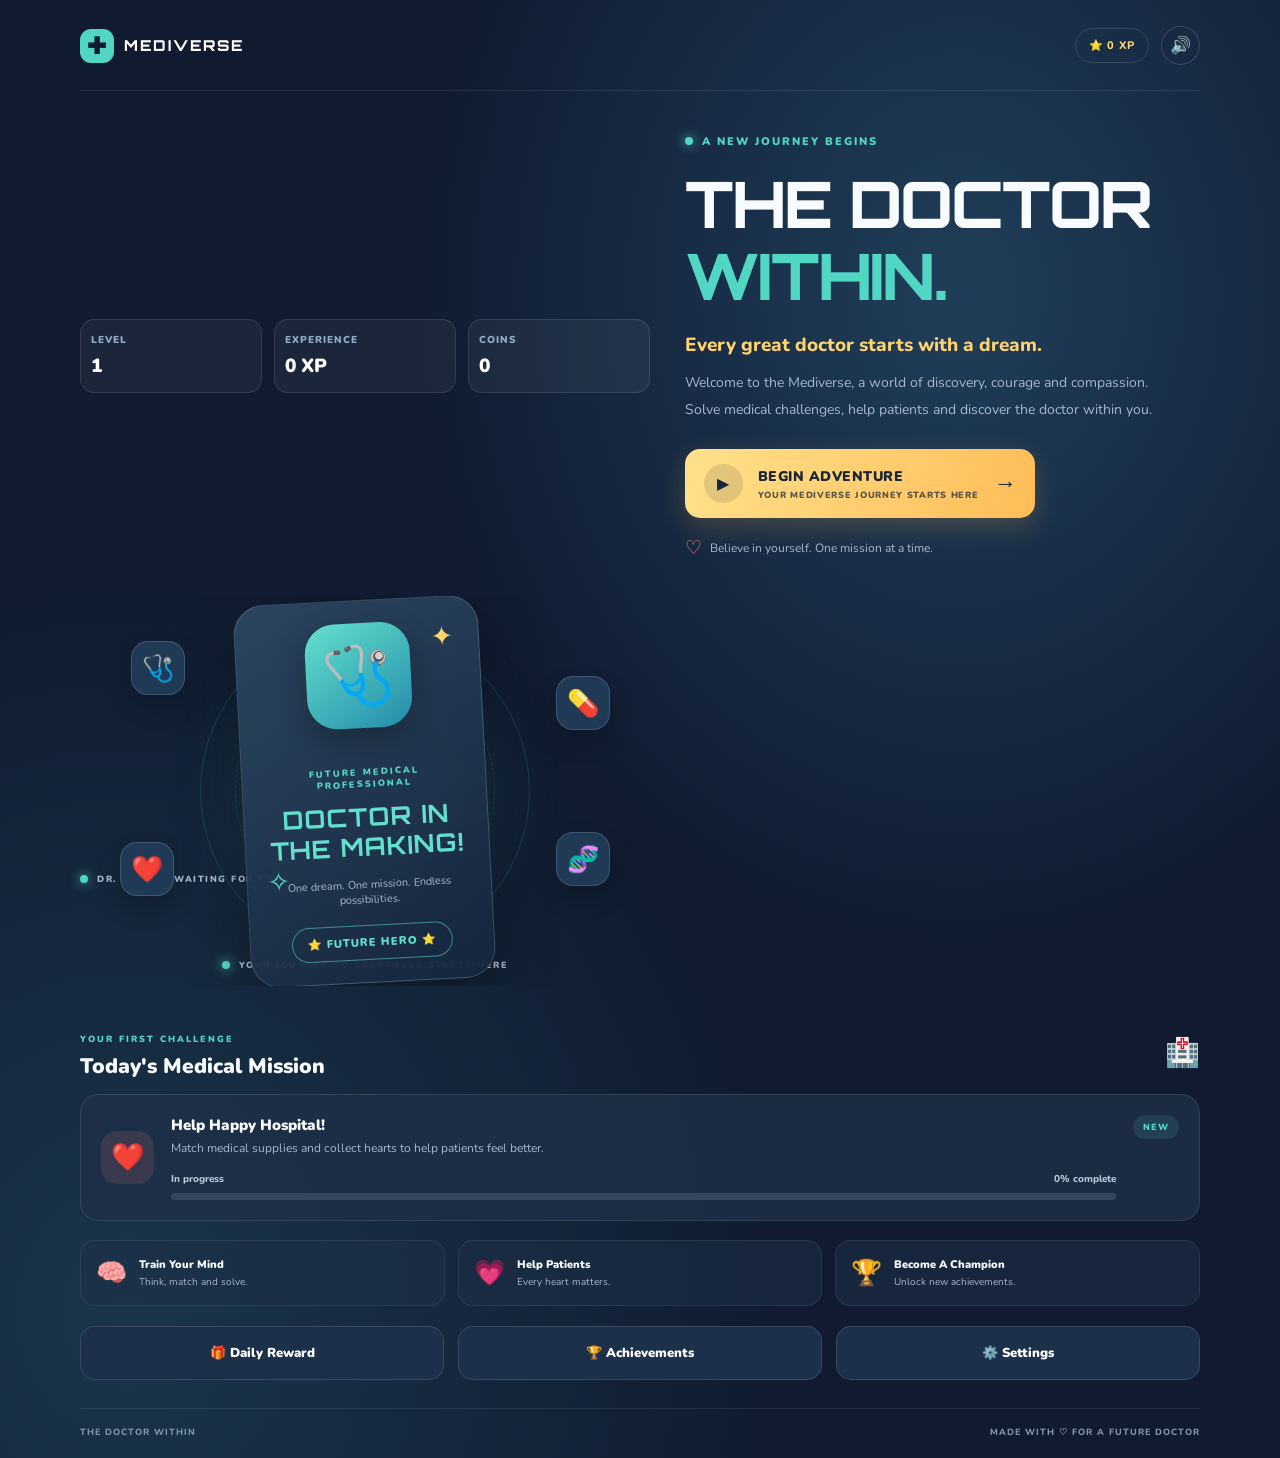
==== welcome.html @ eaa7874d "Publish Dr Afor Medical Match game" ====
<!DOCTYPE html>
<html lang="en">
<head>
  <meta charset="UTF-8">
  <meta name="viewport" content="width=device-width, initial-scale=1.0">
  <meta name="theme-color" content="#101b31">
  <title>The Doctor Within | Mediverse</title>
  <link rel="stylesheet" href="welcome.css">
</head>

<body>
  <main class="welcome-page">

    <header class="topbar">
      <a class="brand" href="welcome.html">
        <span class="brand-icon">✚</span>
        <span>MEDIVERSE</span>
      </a>

      <div class="top-right">
        <div class="xp-pill">
  ⭐ <span id="homeXP">0 XP</span>
</div>
        <button class="sound-button" id="soundButton" aria-label="Toggle sound">🔊</button>
      </div>
    </header>

    <section class="hero">

<div class="player-progress">
  <div class="player-stat">
    <span>LEVEL</span>
    <strong id="homeLevel">1</strong>
  </div>

  <div class="player-stat">
    <span>EXPERIENCE</span>
    <strong id="homeTotalXP">0 XP</strong>
  </div>

  <div class="player-stat">
    <span>COINS</span>
    <strong id="homeCoins">0</strong>
  </div>
</div>

      <div class="hero-copy">
        <div class="welcome-tag">
          <span class="pulse-dot"></span>
          A NEW JOURNEY BEGINS
        </div>

        <h1>
          THE DOCTOR
          <span>WITHIN.</span>
        </h1>

        <p class="hero-subtitle">
          Every great doctor starts with a dream.
        </p>

        <p class="hero-description">
          Welcome to the Mediverse, a world of discovery,
          courage and compassion. Solve medical challenges,
          help patients and discover the doctor within you.
        </p>

        <a href="match.html" class="begin-button">
          <span class="play-icon">▶</span>
          <span>
            <strong>BEGIN ADVENTURE</strong>
            <small>YOUR MEDIVERSE JOURNEY STARTS HERE</small>
          </span>
          <span class="button-arrow">→</span>
        </a>

        <div class="hero-footnote">
          <span>♡</span>
          Believe in yourself. One mission at a time.
        </div>
      </div>

      <div class="hero-art">
        <div class="orbit orbit-one"></div>
        <div class="orbit orbit-two"></div>

        <div class="floating-icon icon-one">🩺</div>
        <div class="floating-icon icon-two">💊</div>
        <div class="floating-icon icon-three">❤️</div>
        <div class="floating-icon icon-four">🧬</div>

        <div class="character-glow"></div>

        
<div class="doctor-card future-doctor-card">
  <div class="doctor-sparkle sparkle-one">✦</div>
  <div class="doctor-sparkle sparkle-two">✧</div>

  <div class="future-doctor-icon">🩺</div>

  <div class="doctor-name">
    <span>FUTURE MEDICAL PROFESSIONAL</span>
    <strong>DOCTOR IN<br>THE MAKING!</strong>
    <small>One dream. One mission. Endless possibilities.</small>
  </div>

  <div class="doctor-stamp">⭐ FUTURE HERO ⭐</div>
</div>

<div class="character-caption">
  <span class="caption-dot"></span>
  YOUR JOURNEY TO GREATNESS STARTS HERE
</div>

        </div>

        <div class="character-caption">
          <span class="caption-dot"></span>
          DR. HOPE IS WAITING FOR YOU
        </div>
      </div>

    </section>

    <section class="mission-section">

      <div class="section-heading">
        <div>
          <span class="eyebrow">YOUR FIRST CHALLENGE</span>
          <h2>Today's Medical Mission</h2>
        </div>
        <span class="mission-icon">🏥</span>
      </div>

      <div class="mission-card">
        <div class="mission-symbol">❤️</div>

        <div class="mission-content">
          <h3>Help Happy Hospital!</h3>
          <p>
            Match medical supplies and collect hearts
            to help patients feel better.
          </p>

          <div class="mission-bottom">
            <span id="homeMissionStatus">Mission awaits</span>
            <span id="homeMissionPercent">0% complete</span>
          </div>

          <div class="progress-track">
            <div class="progress-fill" id="homeMissionProgress"></div>
          </div>
        </div>

        <div class="mission-status">NEW</div>
      </div>

    </section>

    <section class="features">
      <div class="feature">
        <span>🧠</span>
        <div>
          <strong>Train Your Mind</strong>
          <small>Think, match and solve.</small>
        </div>
      </div>

      <div class="feature">
        <span>💗</span>
        <div>
          <strong>Help Patients</strong>
          <small>Every heart matters.</small>
        </div>
      </div>

      <div class="feature">
        <span>🏆</span>
        <div>
          <strong>Become A Champion</strong>
          <small>Unlock new achievements.</small>
        </div>
      </div>
    </section>


<section class="welcome-menu">
  <button class="menu-button" id="dailyRewardButton">
    🎁 <span>Daily Reward</span>
  </button>

  <button class="menu-button" id="achievementsButton">
    🏆 <span>Achievements</span>
  </button>

  <button class="menu-button" id="settingsButton">
    ⚙️ <span>Settings</span>
  </button>
</section>

<div class="popup-overlay hidden" id="welcomePopup">
  <div class="popup-card">
    <button class="popup-close" id="popupClose">×</button>
    <div class="popup-icon" id="popupIcon">🎁</div>
    <h2 id="popupTitle">Daily Reward</h2>
    <p id="popupMessage">Your daily gift is waiting!</p>
    <div class="reward-amount" id="popupReward">+100 Coins</div>
    <button class="popup-action" id="popupAction">COLLECT REWARD</button>
  </div>
</div>


    <footer>
      <span>THE DOCTOR WITHIN</span>
      <span>MADE WITH ♡ FOR A FUTURE DOCTOR</span>
    </footer>

  </main>

  
<script>
const SAVE_KEY = "doctorWithinMedicalMatch";
const soundButton = document.getElementById("soundButton");

let soundEnabled =
  localStorage.getItem("doctorWithinSound") !== "false";

soundButton.textContent = soundEnabled ? "🔊" : "🔇";

soundButton.addEventListener("click", () => {
  soundEnabled = !soundEnabled;

  localStorage.setItem(
    "doctorWithinSound",
    String(soundEnabled)
  );

  soundButton.textContent = soundEnabled ? "🔊" : "🔇";
});

const popup = document.getElementById("welcomePopup");
const popupIcon = document.getElementById("popupIcon");
const popupTitle = document.getElementById("popupTitle");
const popupMessage = document.getElementById("popupMessage");
const popupReward = document.getElementById("popupReward");
const popupAction = document.getElementById("popupAction");

// LOAD PLAYER PROGRESS
function getSave() {
  try {
    return JSON.parse(localStorage.getItem(SAVE_KEY)) || {
      coins: 0,
      xp: 0,
      level: 1
    };
  } catch {
    return {
      coins: 0,
      xp: 0,
      level: 1
    };
  }
}

// DISPLAY PLAYER PROGRESS
function updateHomeProgress() {
  const save = getSave();

  const level = Number(save.level) || 1;
  const xp = Number(save.xp) || 0;
  const coins = Number(save.coins) || 0;

  const homeXP = document.getElementById("homeXP");
  const homeLevel = document.getElementById("homeLevel");
  const homeTotalXP = document.getElementById("homeTotalXP");
  const homeCoins = document.getElementById("homeCoins");

  if (homeXP) homeXP.textContent = `${xp} XP`;
  if (homeLevel) homeLevel.textContent = level;
  if (homeTotalXP) homeTotalXP.textContent = `${xp} XP`;
  if (homeCoins) homeCoins.textContent = coins.toLocaleString();
  const missionCollected = Number(save.heartsCollected) || 0;
  const missionTarget = Number(save.targetHearts) || 20;

  const missionPercent = Math.min(
    100,
    Math.round((missionCollected / missionTarget) * 100)
  );

  const missionBar = document.getElementById("homeMissionProgress");
  const missionText = document.getElementById("homeMissionPercent");
  const missionStatus = document.getElementById("homeMissionStatus");

  if (missionBar) {
    missionBar.style.width = `${missionPercent}%`;
  }

  if (missionText) {
    missionText.textContent = `${missionPercent}% complete`;
  }

  if (missionStatus) {
    missionStatus.textContent =
      missionPercent >= 100 ? "Mission completed!" : "In progress";
  }
}

// SAVE PLAYER PROGRESS
function saveGame(data) {
  localStorage.setItem(SAVE_KEY, JSON.stringify(data));
  updateHomeProgress();
}

// INITIAL PROGRESS DISPLAY
updateHomeProgress();

// POPUP SYSTEM
function openPopup(icon, title, message, reward, action, callback) {
  popupIcon.textContent = icon;
  popupTitle.textContent = title;
  popupMessage.textContent = message;
  popupReward.textContent = reward;
  popupAction.textContent = action;

  popup.classList.remove("hidden");
  popupAction.onclick = callback;
}

function closePopup() {
  popup.classList.add("hidden");
}

document.getElementById("popupClose")
  .addEventListener("click", closePopup);

popup.addEventListener("click", event => {
  if (event.target === popup) closePopup();
});

// DAILY REWARD
document.getElementById("dailyRewardButton")
  .addEventListener("click", () => {

    const today = new Date().toDateString();
    const lastClaim = localStorage.getItem(
      "doctorWithinLastReward"
    );

    if (lastClaim === today) {
      openPopup(
        "🎁",
        "Already Collected!",
        "You've collected today's gift. Come back tomorrow for another reward!",
        "SEE YOU TOMORROW",
        "GOT IT",
        closePopup
      );

      return;
    }

    openPopup(
      "🎁",
      "A Gift From Dr. Hope!",
      "You've worked hard. Here's a little something to help your journey.",
      "+100 COINS",
      "COLLECT REWARD",
      () => {
        const latestSave = getSave();

        latestSave.coins =
          (Number(latestSave.coins) || 0) + 100;

        saveGame(latestSave);

        localStorage.setItem(
          "doctorWithinLastReward",
          today
        );

        popupIcon.textContent = "🎉";
        popupTitle.textContent = "Reward Collected!";
        popupMessage.textContent =
          "Dr. Hope is proud of you. Keep believing in yourself!";
        popupReward.textContent = "+100 COINS";
        popupAction.textContent = "AWESOME!";
        popupAction.onclick = closePopup;
      }
    );
  });

// ACHIEVEMENTS
document.getElementById("achievementsButton")
  .addEventListener("click", () => {
    const save = getSave();

    openPopup(
      "🏆",
      "Your Achievements",
      `You've reached level ${save.level || 1} and earned ${save.xp || 0} XP. Every mission is progress!`,
      `${Number(save.coins) || 0} COINS`,
      "KEEP GOING",
      closePopup
    );
  });

// SETTINGS
document.getElementById("settingsButton")
  .addEventListener("click", () => {

    openPopup(
      "⚙️",
      "Game Settings",
      `Sound is currently ${soundEnabled ? "ON" : "OFF"}.`,
      "SOUND CONTROL",
      soundEnabled ? "TURN SOUND OFF" : "TURN SOUND ON",
      () => {
        soundEnabled = !soundEnabled;

        localStorage.setItem(
          "doctorWithinSound",
          String(soundEnabled)
        );

        soundButton.textContent =
          soundEnabled ? "🔊" : "🔇";

        closePopup();
      }
    );
  });
</script>
---- welcome.css ----
@import url('https://fonts.googleapis.com/css2?family=Nunito:wght@400;500;600;700;800;900&family=Orbitron:wght@500;600;700;800&display=swap');

:root {
  --navy: #101b31;
  --navy-light: #192943;
  --teal: #50d6c3;
  --coral: #ff827b;
  --yellow: #ffd36e;
  --white: #f8fbff;
  --muted: #a8b7cc;
}

* {
  box-sizing: border-box;
  margin: 0;
  padding: 0;
}

body {
  min-height: 100vh;
  background:
    radial-gradient(ellipse at 75% 20%, #203e59 0%, transparent 40%),
    radial-gradient(ellipse at 10% 90%, #1a3549 0%, transparent 40%),
    var(--navy);
  color: var(--white);
  font-family: 'Nunito', sans-serif;
}

.welcome-page {
  width: min(1120px, 92%);
  margin: auto;
  padding: 26px 0 20px;
}

/* HEADER */

.topbar {
  display: flex;
  align-items: center;
  justify-content: space-between;
  padding-bottom: 25px;
  border-bottom: 1px solid rgba(255,255,255,.09);
}

.brand {
  display: flex;
  align-items: center;
  gap: 10px;
  color: white;
  text-decoration: none;
  font-family: 'Orbitron', sans-serif;
  font-size: 15px;
  font-weight: 800;
  letter-spacing: 2px;
}

.brand-icon {
  display: grid;
  place-items: center;
  width: 34px;
  height: 34px;
  border-radius: 11px;
  background: var(--teal);
  color: var(--navy);
  font-size: 23px;
}

.top-right {
  display: flex;
  align-items: center;
  gap: 12px;
}

.xp-pill {
  padding: 9px 13px;
  border: 1px solid rgba(255,255,255,.12);
  border-radius: 30px;
  color: var(--yellow);
  font-size: 11px;
  font-weight: 800;
  letter-spacing: .7px;
}

.sound-button {
  width: 39px;
  height: 39px;
  border: 1px solid rgba(255,255,255,.15);
  border-radius: 50%;
  background: var(--navy-light);
  color: white;
  cursor: pointer;
  font-size: 17px;
}

/* HERO */

.hero {
  display: grid;
  grid-template-columns: 1.05fr .95fr;
  align-items: center;
  gap: 35px;
  min-height: 430px;
  padding: 38px 0 28px;
}

.hero-copy {
  position: relative;
  z-index: 2;
}

.welcome-tag {
  display: inline-flex;
  align-items: center;
  gap: 9px;
  color: var(--teal);
  font-size: 11px;
  font-weight: 900;
  letter-spacing: 2px;
  margin-bottom: 19px;
}

.pulse-dot,
.caption-dot {
  width: 8px;
  height: 8px;
  border-radius: 50%;
  background: var(--teal);
  box-shadow: 0 0 12px var(--teal);
}

h1 {
  font-family: 'Orbitron', sans-serif;
  font-size: clamp(35px, 5.3vw, 64px);
  line-height: 1.13;
  letter-spacing: -2px;
  font-weight: 800;
}

h1 span {
  display: block;
  color: var(--teal);
}

.hero-subtitle {
  margin-top: 20px;
  color: var(--yellow);
  font-size: 19px;
  font-weight: 800;
}

.hero-description {
  max-width: 470px;
  margin-top: 12px;
  color: var(--muted);
  font-size: 14px;
  line-height: 1.9;
}

.begin-button {
  display: flex;
  align-items: center;
  gap: 15px;
  width: fit-content;
  min-width: 290px;
  margin-top: 26px;
  padding: 15px 19px;
  border-radius: 15px;
  background: linear-gradient(110deg, #ffe18b, #ffbd58);
  color: #18263a;
  text-decoration: none;
  box-shadow: 0 9px 28px rgba(255,190,87,.2);
  transition: transform .2s, box-shadow .2s;
}

.begin-button:hover {
  transform: translateY(-4px);
  box-shadow: 0 13px 34px rgba(255,190,87,.3);
}

.play-icon {
  display: grid;
  place-items: center;
  width: 39px;
  height: 39px;
  border-radius: 50%;
  background: rgba(16,27,49,.12);
}

.begin-button strong,
.begin-button small {
  display: block;
}

.begin-button strong {
  font-size: 14px;
  font-weight: 900;
  letter-spacing: .5px;
}

.begin-button small {
  margin-top: 3px;
  font-size: 9px;
  font-weight: 900;
  letter-spacing: .7px;
  opacity: .7;
}

.button-arrow {
  margin-left: auto;
  font-size: 23px;
}

.hero-footnote {
  display: flex;
  align-items: center;
  gap: 8px;
  margin-top: 17px;
  color: #a8b7cc;
  font-size: 12px;
}

.hero-footnote span {
  color: var(--coral);
  font-size: 19px;
}

/* CHARACTER AREA */

.hero-art {
  position: relative;
  display: grid;
  place-items: center;
  min-height: 390px;
  overflow: hidden;
}

.orbit {
  position: absolute;
  border: 1px solid rgba(80,214,195,.16);
  border-radius: 50%;
}

.orbit-one {
  width: 330px;
  height: 330px;
}

.orbit-two {
  width: 260px;
  height: 260px;
  border-style: dashed;
}

.character-glow {
  position: absolute;
  width: 230px;
  height: 230px;
  border-radius: 50%;
  background: rgba(80,214,195,.17);
  filter: blur(40px);
}

.doctor-card {
  position: relative;
  z-index: 2;
  display: flex;
  flex-direction: column;
  align-items: center;
  justify-content: center;
  width: 245px;
  min-height: 290px;
  padding: 22px;
  border: 1px solid rgba(255,255,255,.14);
  border-radius: 30px;
  background: linear-gradient(145deg, rgba(45,72,97,.95), rgba(21,37,60,.97));
  box-shadow: 0 25px 60px rgba(0,0,0,.3);
  transform: rotate(-3deg);
}

.doctor-avatar {
  display: grid;
  place-items: center;
  width: 155px;
  height: 155px;
  border-radius: 50%;
  background: linear-gradient(145deg, #ffe3b5, #ffb7a6);
  box-shadow: 0 0 0 9px rgba(80,214,195,.12);
  font-size: 100px;
}

.doctor-name {
  display: flex;
  flex-direction: column;
  align-items: center;
  margin-top: 20px;
}

.doctor-name span {
  color: var(--teal);
  font-size: 9px;
  font-weight: 900;
  letter-spacing: 2px;
}

.doctor-name strong {
  margin-top: 3px;
  font-family: 'Orbitron', sans-serif;
  font-size: 19px;
  letter-spacing: 1px;
}

.doctor-name small {
  margin-top: 3px;
  color: var(--muted);
  font-size: 11px;
}

.doctor-sparkle {
  position: absolute;
  color: var(--yellow);
  font-size: 27px;
}

.sparkle-one {
  top: 22px;
  right: 24px;
}

.sparkle-two {
  bottom: 85px;
  left: 20px;
  color: var(--teal);
}

.floating-icon {
  position: absolute;
  z-index: 3;
  display: grid;
  place-items: center;
  width: 54px;
  height: 54px;
  border: 1px solid rgba(255,255,255,.15);
  border-radius: 17px;
  background: #203a55;
  box-shadow: 0 12px 25px rgba(0,0,0,.2);
  font-size: 26px;
  animation: float 3s ease-in-out infinite;
}

.icon-one {
  top: 45px;
  left: 9%;
}

.icon-two {
  top: 80px;
  right: 7%;
  animation-delay: .5s;
}

.icon-three {
  bottom: 90px;
  left: 7%;
  animation-delay: 1s;
}

.icon-four {
  bottom: 100px;
  right: 7%;
  animation-delay: 1.5s;
}

.character-caption {
  position: absolute;
  bottom: 15px;
  display: flex;
  align-items: center;
  gap: 9px;
  color: var(--muted);
  font-size: 9px;
  font-weight: 900;
  letter-spacing: 1.5px;
}

@keyframes float {
  0%, 100% { transform: translateY(0); }
  50% { transform: translateY(-11px); }
}

/* MISSION */

.mission-section {
  margin-top: 12px;
}

.section-heading {
  display: flex;
  align-items: center;
  justify-content: space-between;
  margin-bottom: 14px;
}

.eyebrow {
  color: var(--teal);
  font-size: 9px;
  font-weight: 900;
  letter-spacing: 2px;
}

.section-heading h2 {
  margin-top: 4px;
  font-size: 21px;
  font-weight: 900;
}

.mission-icon {
  font-size: 28px;
}

.mission-card {
  display: flex;
  align-items: center;
  gap: 17px;
  padding: 20px;
  border: 1px solid rgba(255,255,255,.1);
  border-radius: 19px;
  background: rgba(30,48,72,.8);
}

.mission-symbol {
  display: grid;
  place-items: center;
  flex-shrink: 0;
  width: 53px;
  height: 53px;
  border-radius: 16px;
  background: rgba(255,130,123,.13);
  font-size: 27px;
}

.mission-content {
  flex: 1;
  min-width: 0;
}

.mission-content h3 {
  font-size: 15px;
  font-weight: 900;
}

.mission-content p {
  margin-top: 4px;
  color: var(--muted);
  font-size: 12px;
  line-height: 1.6;
}

.mission-bottom {
  display: flex;
  justify-content: space-between;
  margin-top: 13px;
  color: #b8c8d9;
  font-size: 10px;
  font-weight: 800;
}

.progress-track {
  height: 7px;
  margin-top: 7px;
  overflow: hidden;
  border-radius: 10px;
  background: #34465e;
}

.progress-fill {
  width: 0%;
  height: 100%;
  border-radius: inherit;
  background: var(--teal);
}

.mission-status {
  align-self: flex-start;
  padding: 6px 10px;
  border-radius: 20px;
  background: rgba(80,214,195,.12);
  color: var(--teal);
  font-size: 9px;
  font-weight: 900;
  letter-spacing: 1px;
}

/* FEATURES */

.features {
  display: grid;
  grid-template-columns: repeat(3, 1fr);
  gap: 13px;
  margin-top: 19px;
}

.feature {
  display: flex;
  align-items: center;
  gap: 12px;
  padding: 15px;
  border: 1px solid rgba(255,255,255,.08);
  border-radius: 15px;
  background: rgba(30,48,72,.55);
}

.feature > span {
  font-size: 25px;
}

.feature strong,
.feature small {
  display: block;
}

.feature strong {
  font-size: 11px;
  font-weight: 900;
}

.feature small {
  margin-top: 3px;
  color: var(--muted);
  font-size: 10px;
}

/* FOOTER */

footer {
  display: flex;
  justify-content: space-between;
  gap: 15px;
  margin-top: 28px;
  padding-top: 17px;
  border-top: 1px solid rgba(255,255,255,.08);
  color: #8495aa;
  font-size: 9px;
  font-weight: 800;
  letter-spacing: 1px;
}

/* MOBILE */

@media (max-width: 760px) {
  .welcome-page {
    width: 90%;
    padding-top: 18px;
  }

  .hero {
    grid-template-columns: 1fr;
    gap: 5px;
    padding-top: 35px;
  }

  .hero-copy {
    text-align: center;
  }

  .hero-description {
    margin-left: auto;
    margin-right: auto;
  }

  .begin-button {
    margin-left: auto;
    margin-right: auto;
    text-align: left;
  }

  .hero-footnote {
    justify-content: center;
  }

  .hero-art {
    min-height: 355px;
  }

  .doctor-card {
    width: 220px;
    min-height: 260px;
  }

  .doctor-avatar {
    width: 135px;
    height: 135px;
    font-size: 88px;
  }

  .features {
    grid-template-columns: 1fr;
  }

  .feature {
    padding: 13px 16px;
  }
}

@media (max-width: 420px) {
  .xp-pill span {
    display: none;
  }

  h1 {
    font-size: 37px;
  }

  .hero-subtitle {
    font-size: 16px;
  }

  .mission-card {
    gap: 11px;
    padding: 14px;
  }

  .mission-status {
    display: none;
  }

  footer {
    flex-direction: column;
    text-align: center;
  }
}

/* INTERACTIVE HOME MENU */

.welcome-menu {
  display: grid;
  grid-template-columns: repeat(3, 1fr);
  gap: 14px;
  margin-top: 20px;
}

.menu-button {
  padding: 17px 10px;
  border: 1px solid rgba(255,255,255,.12);
  border-radius: 15px;
  background: #1c304a;
  color: white;
  font-family: 'Nunito', sans-serif;
  font-size: 13px;
  font-weight: 900;
  cursor: pointer;
  transition: .2s;
}

.menu-button:hover {
  background: #294664;
  transform: translateY(-3px);
}

/* POPUP */

.popup-overlay {
  position: fixed;
  inset: 0;
  z-index: 100;
  display: grid;
  place-items: center;
  padding: 20px;
  background: rgba(3,10,23,.8);
  backdrop-filter: blur(9px);
}

.popup-overlay.hidden {
  display: none;
}

.popup-card {
  position: relative;
  width: min(390px, 100%);
  padding: 32px 25px;
  border: 1px solid rgba(80,214,195,.3);
  border-radius: 25px;
  background: linear-gradient(145deg, #243d5c, #111f36);
  text-align: center;
  box-shadow: 0 25px 80px rgba(0,0,0,.5);
  animation: popupEnter .25s ease-out;
}

@keyframes popupEnter {
  from {
    opacity: 0;
    transform: scale(.88) translateY(15px);
  }
  to {
    opacity: 1;
    transform: scale(1) translateY(0);
  }
}

.popup-close {
  position: absolute;
  top: 12px;
  right: 15px;
  border: none;
  background: transparent;
  color: white;
  font-size: 28px;
  cursor: pointer;
}

.popup-icon {
  font-size: 53px;
  margin-bottom: 12px;
}

.popup-card h2 {
  font-size: 24px;
  font-weight: 900;
}

.popup-card p {
  margin-top: 10px;
  color: #b8c8d9;
  font-size: 14px;
  line-height: 1.7;
}

.reward-amount {
  margin: 22px 0;
  color: #ffd36e;
  font-family: 'Orbitron', sans-serif;
  font-size: 20px;
  font-weight: 800;
}

.popup-action {
  width: 100%;
  padding: 15px;
  border: none;
  border-radius: 13px;
  background: linear-gradient(110deg, #ffe18b, #ffbd58);
  color: #17243a;
  font-family: 'Nunito', sans-serif;
  font-size: 13px;
  font-weight: 900;
  cursor: pointer;
}

@media (max-width: 480px) {
  .welcome-menu {
    grid-template-columns: 1fr;
  }

  .menu-button {
    padding: 15px;
  }
}

/* DR. HOPE CHARACTER */
.dr-hope-image {
  display: block;
  width: 100%;
  max-width: 360px;
  height: auto;
  object-fit: contain;
  margin: 0 auto;
  filter: drop-shadow(0 15px 25px rgba(0, 0, 0, 0.3));
}

@media (max-width: 600px) {
  .dr-hope-image {
    max-width: 280px;
  }
}

/* DR. HOPE IMAGE FIT */
.doctor-avatar {
  position: relative;
  display: flex;
  justify-content: center;
  align-items: center;
  width: 100%;
  overflow: visible;
}

.doctor-avatar .dr-hope-image {
  display: block;
  width: 100%;
  height: auto;
  max-width: 100%;
  object-fit: contain;
  object-position: center;
  margin: 0;
}

/* PLAYER PROGRESS */
.player-progress {
  display: grid;
  grid-template-columns: repeat(3, 1fr);
  gap: 12px;
  margin-top: 22px;
}

.player-stat {
  padding: 13px 10px;
  border: 1px solid rgba(255,255,255,.1);
  border-radius: 14px;
  background: rgba(255,255,255,.05);
}

.player-stat span {
  display: block;
  color: #91a9c1;
  font-size: 10px;
  font-weight: 900;
  letter-spacing: 1px;
}

.player-stat strong {
  display: block;
  margin-top: 6px;
  color: #ffffff;
  font-size: 19px;
  font-weight: 900;
}

@media (max-width: 480px) {
  .player-progress {
    gap: 7px;
  }

  .player-stat {
    padding: 11px 6px;
  }

  .player-stat strong {
    font-size: 16px;
  }
}


/* DAILY MISSION PROGRESS */

.daily-progress {
  margin: 18px 0;
}

.daily-progress-label {
  display: flex;
  justify-content: space-between;
  align-items: center;
  font-size: 12px;
  margin-bottom: 8px;
  color: #dce9f8;
}

.daily-progress-track {
  height: 8px;
  background: rgba(255,255,255,.12);
  border-radius: 20px;
  overflow: hidden;
}

.daily-progress-fill {
  width: 0%;
  height: 100%;
  background: linear-gradient(90deg, #55d6c2, #9af0c7);
  border-radius: inherit;
  transition: width .5s ease;
}

.daily-status {
  font-size: 11px;
  text-align: center;
  margin-top: 12px;
  color: #b9d8d7;
}

.daily-card button:disabled {
  opacity: .7;
  cursor: default;
}


/* FUTURE DOCTOR ACHIEVEMENT CARD */
.future-doctor-card {
  text-align: center;
  gap: 18px;
}

.future-doctor-icon {
  display: grid;
  place-items: center;
  width: 105px;
  height: 105px;
  border-radius: 30px;
  background: linear-gradient(145deg, #63e0cd, #238caa);
  font-size: 58px;
  box-shadow: 0 12px 30px #0004;
  animation: doctor-float 2.5s ease-in-out infinite;
}

.future-doctor-card .doctor-name strong {
  display: block;
  margin: 12px 0;
  color: #63e0cd;
  font-size: 25px;
  line-height: 1.2;
}

.doctor-stamp {
  padding: 9px 15px;
  border: 1px solid #63e0cd88;
  border-radius: 30px;
  color: #63e0cd;
  font-size: 11px;
  font-weight: 900;
  letter-spacing: 1px;
}

@keyframes doctor-float {
  0%, 100% { transform: translateY(0); }
  50% { transform: translateY(-9px); }
}
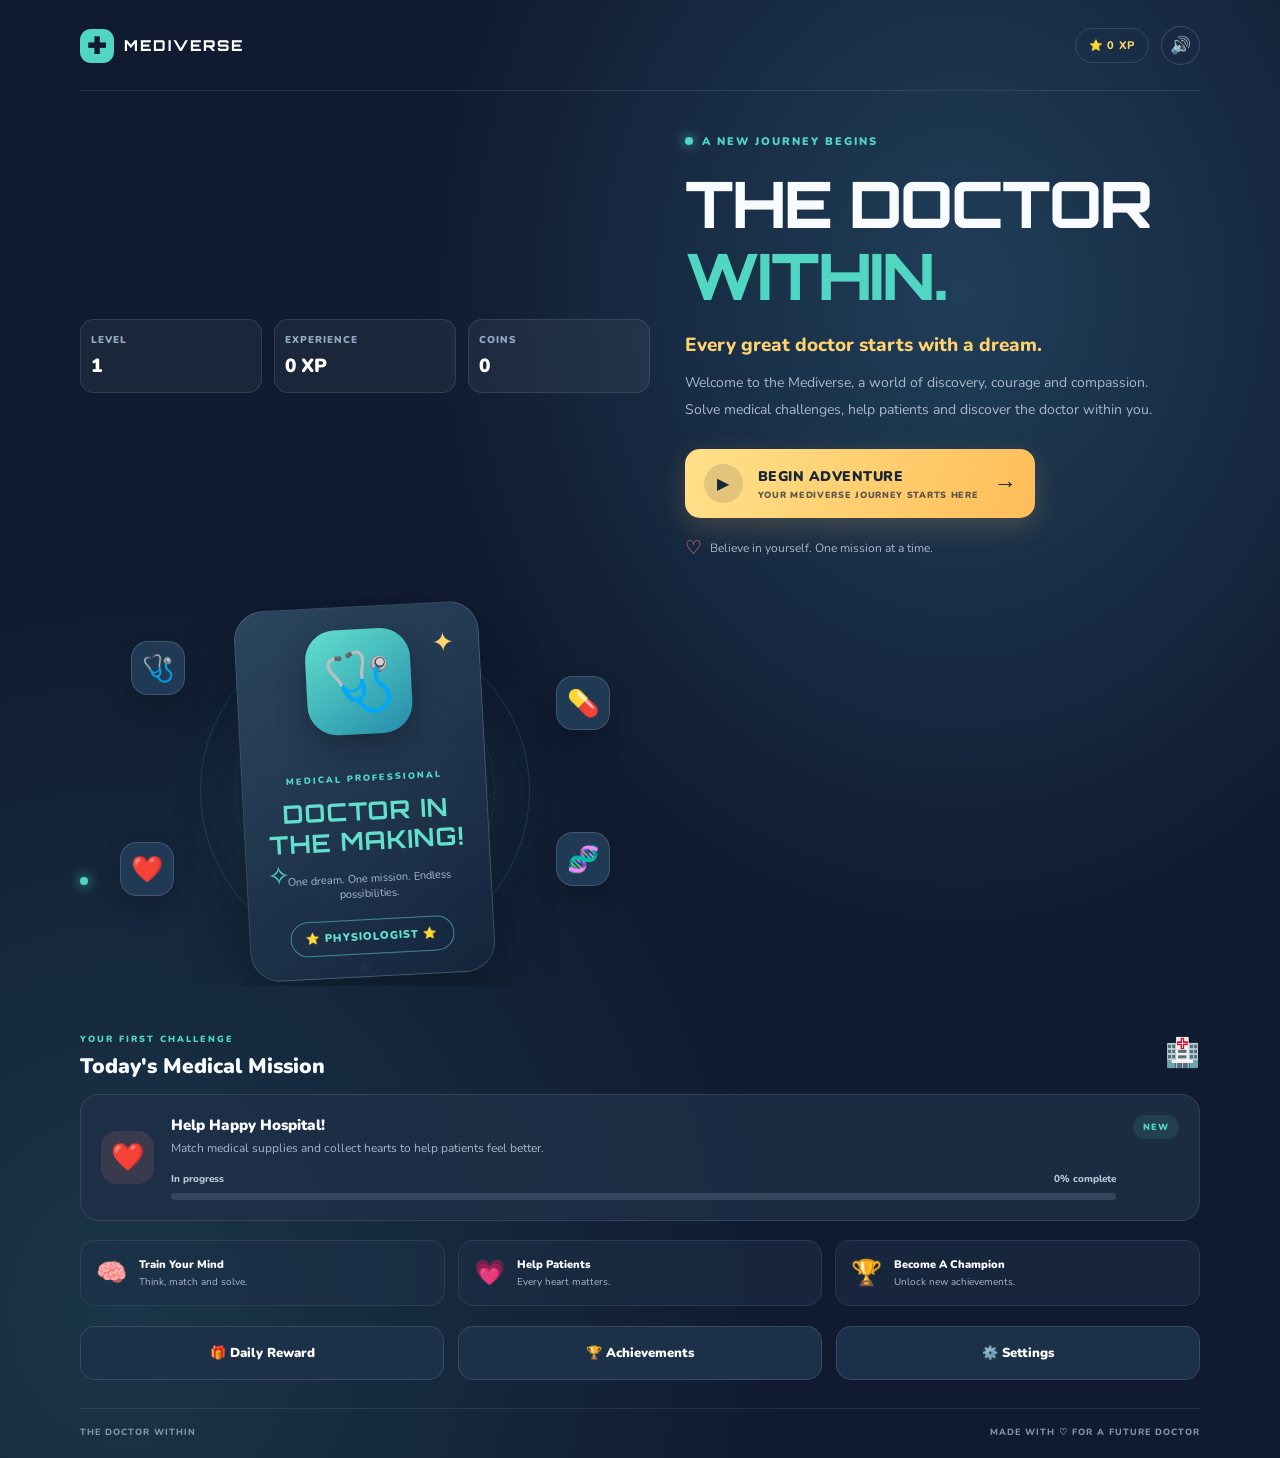
==== commit 6038f0eb: "Upgrade Dr Sarah Medical Match audio and gameplay" ====
--- a/welcome.html
+++ b/welcome.html
@@ -100,24 +100,22 @@
   <div class="future-doctor-icon">🩺</div>
 
   <div class="doctor-name">
-    <span>FUTURE MEDICAL PROFESSIONAL</span>
+    <span>MEDICAL PROFESSIONAL</span>
     <strong>DOCTOR IN<br>THE MAKING!</strong>
     <small>One dream. One mission. Endless possibilities.</small>
   </div>
 
-  <div class="doctor-stamp">⭐ FUTURE HERO ⭐</div>
+  <div class="doctor-stamp">⭐ PHYSIOLOGIST ⭐</div>
 </div>
 
 <div class="character-caption">
   <span class="caption-dot"></span>
-  YOUR JOURNEY TO GREATNESS STARTS HERE
 </div>
 
         </div>
 
         <div class="character-caption">
           <span class="caption-dot"></span>
-          DR. HOPE IS WAITING FOR YOU
         </div>
       </div>
 
@@ -362,7 +360,7 @@
 
     openPopup(
       "🎁",
-      "A Gift From Dr. Hope!",
+      "A Gift From Ben!",
       "You've worked hard. Here's a little something to help your journey.",
       "+100 COINS",
       "COLLECT REWARD",
@@ -382,7 +380,7 @@
         popupIcon.textContent = "🎉";
         popupTitle.textContent = "Reward Collected!";
         popupMessage.textContent =
-          "Dr. Hope is proud of you. Keep believing in yourself!";
+          "Ben is proud of you. Keep believing in yourself!";
         popupReward.textContent = "+100 COINS";
         popupAction.textContent = "AWESOME!";
         popupAction.onclick = closePopup;
